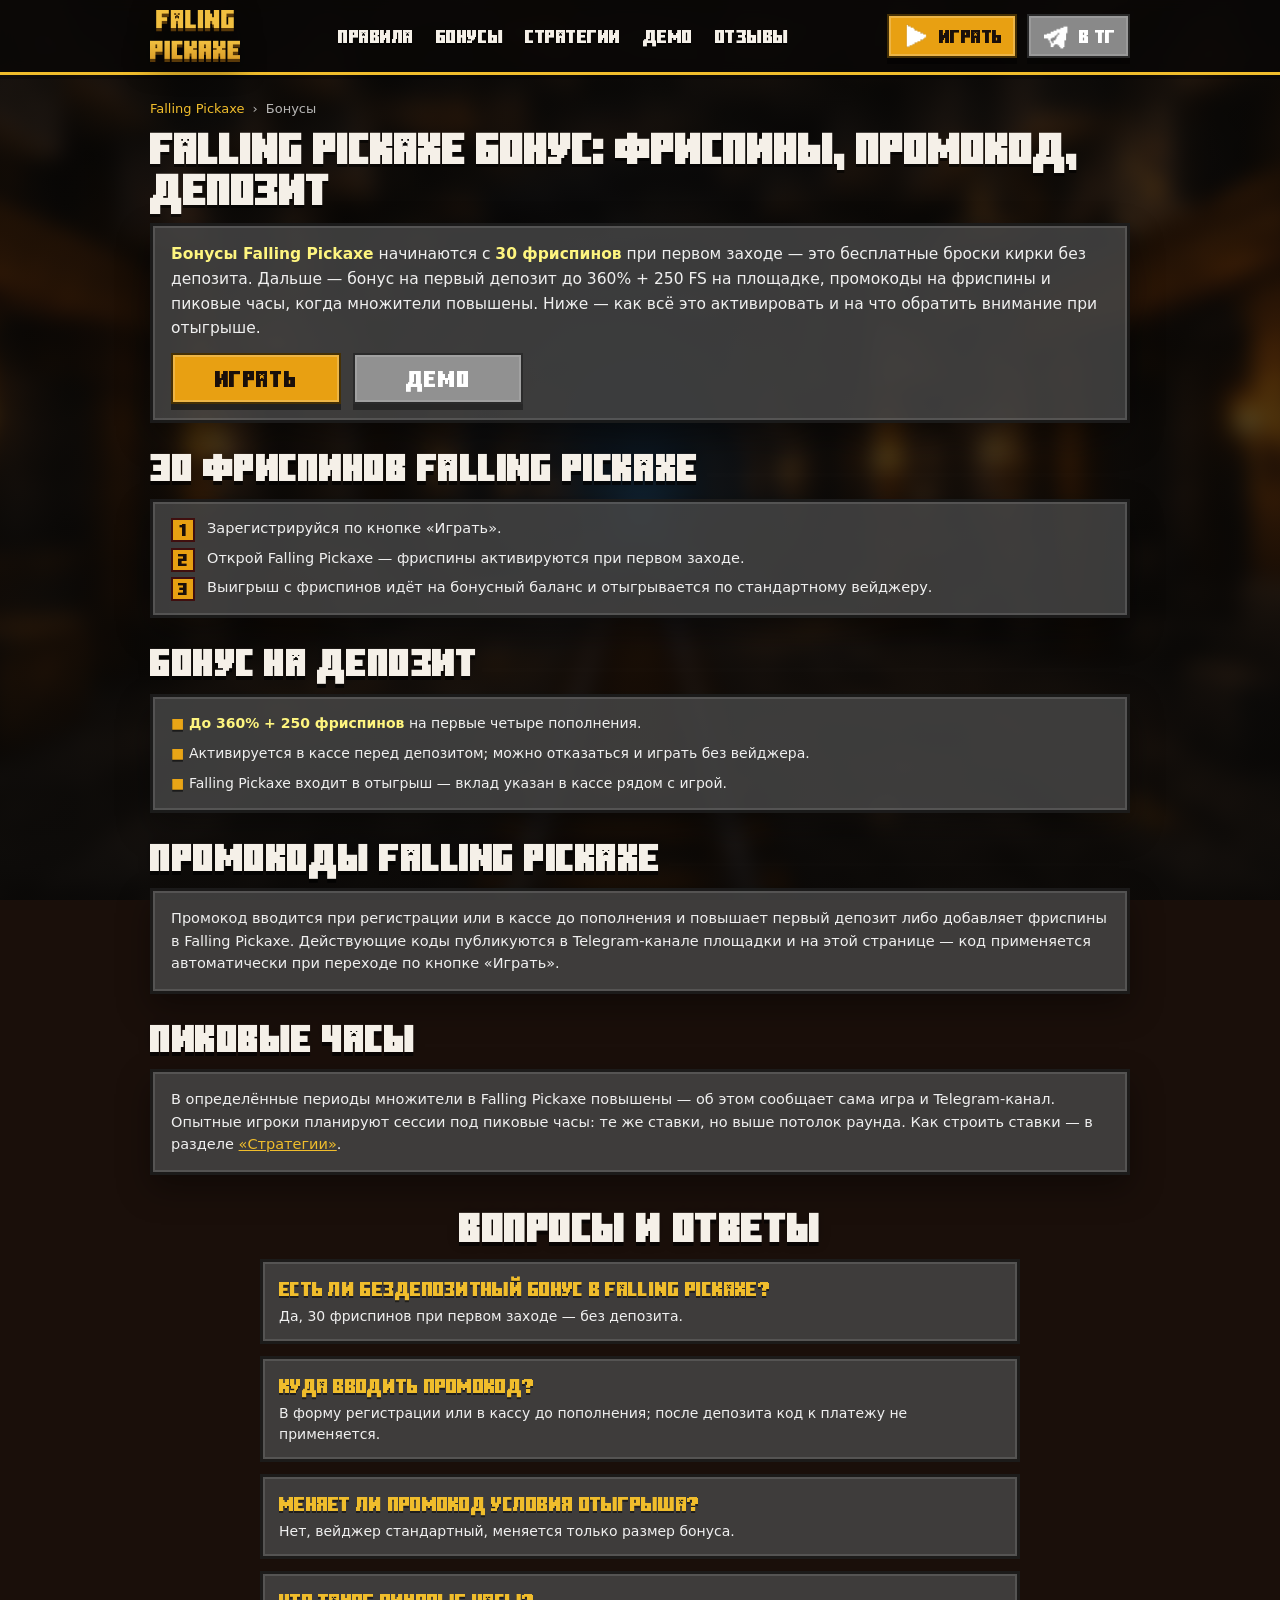
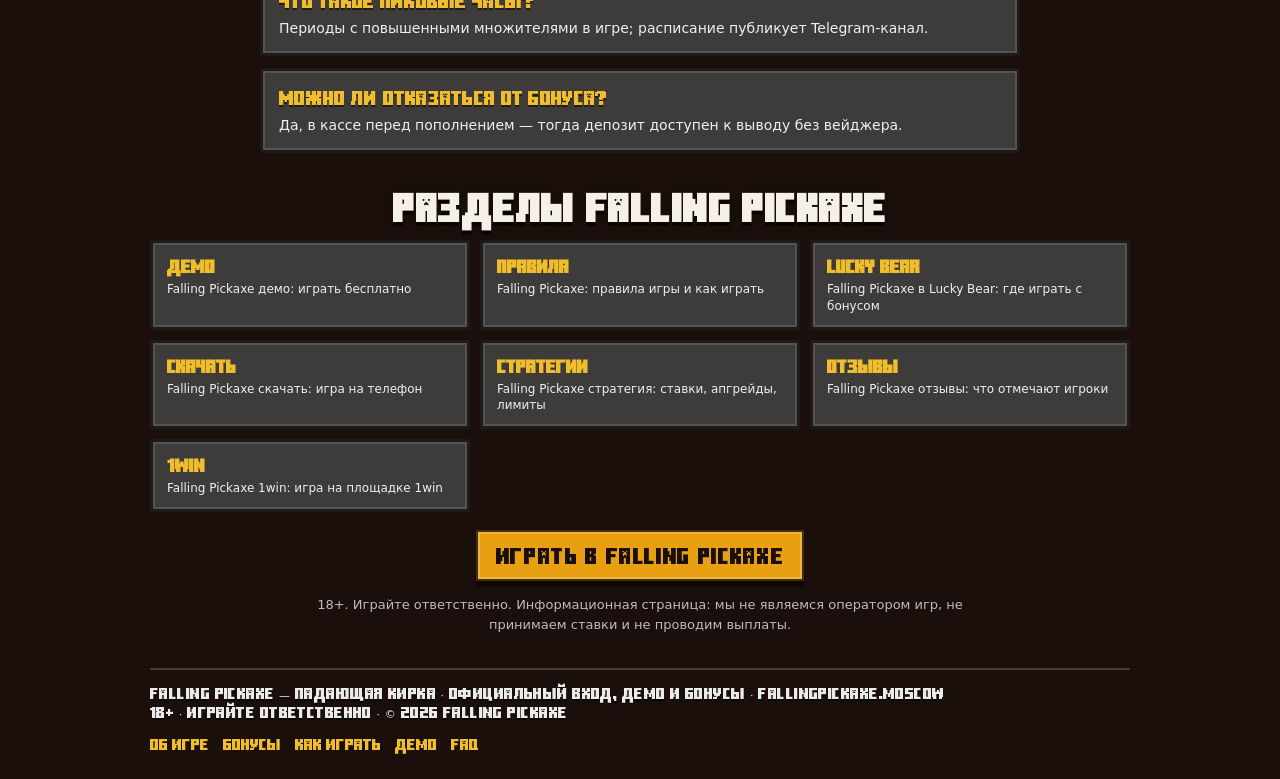
==== bonus/index.html @ b0a02b0b "Хаб Falling Pickaxe: демо, правила, Lucky Bear, скачать, стратегии, бонусы, отзывы, 1win" ====
<!DOCTYPE html>
<html lang="ru">
<head>
  <meta charset="utf-8" />
  <meta name="viewport" content="width=device-width, initial-scale=1" />
  <meta http-equiv="content-language" content="ru" />
  <meta name="referrer" content="strict-origin-when-cross-origin" />
  <title>Falling Pickaxe бонус — 30 фриспинов, промокод и бонус на депозит в Falling Pickaxe</title>
  <meta name="description" content="Бонусы Falling Pickaxe: 30 фриспинов при первом заходе, бонус на депозит до 360% + 250 FS, промокоды и пиковые часы с повышенными множителями. Как активировать и отыграть. 18+." />
  <meta name="keywords" content="falling pickaxe бонус, falling pickaxe промокод, falling pickaxe фриспины, falling pickaxe бездеп, промокод falling pickaxe, падающая кирка бонус" />
  <meta name="robots" content="index, follow, max-image-preview:large, max-snippet:-1" />
  <meta name="yandex" content="index, follow" />
  <meta name="theme-color" content="#1a0f0a" />
  <meta name="rating" content="mature" />
  <meta name="age-restriction" content="18+" />
  <link rel="canonical" href="https://fallingpickaxe.moscow/bonus/" />
  <link rel="icon" type="image/png" href="/assets/media/favicon.png" />
  <meta property="og:type" content="article" />
  <meta property="og:site_name" content="Falling Pickaxe" />
  <meta property="og:title" content="Falling Pickaxe бонус — 30 фриспинов, промокод и бонус на депозит в Falling Pickaxe" />
  <meta property="og:description" content="Бонусы Falling Pickaxe: 30 фриспинов при первом заходе, бонус на депозит до 360% + 250 FS, промокоды и пиковые часы с повышенными множителями. Как активировать и отыграть. 18+." />
  <meta property="og:url" content="https://fallingpickaxe.moscow/bonus/" />
  <meta property="og:image" content="https://fallingpickaxe.moscow/assets/media/poster.webp" />
  <meta property="og:locale" content="ru_RU" />
  <link rel="preload" href="/assets/fonts/minecraft-ten-font-cyrillic.woff" as="font" type="font/woff" crossorigin />
  <link rel="stylesheet" href="/css/tokens.css" />
  <link rel="stylesheet" href="/css/buttons.css" />
  <link rel="stylesheet" href="/css/palette-dark.css" />
  <link rel="stylesheet" href="/css/style.css?v=1" />
  <link rel="stylesheet" href="/css/site.css?v=5" />
</head>
<body>
  <div class="page-bg" aria-hidden="true"></div>

  <header class="md-header-cta" id="top">
    <div class="md-wrap md-header-cta__inner">
      <a class="md-header-cta__logo" href="/" aria-label="Falling Pickaxe — падающая кирка">
        <img src="/assets/media/Logo-wordmark.png" alt="Falling Pickaxe — падающая кирка, слот в стиле Майнкрафт" width="640" height="368" />
      </a>
      <nav class="md-header-cta__nav" aria-label="Навигация">
        <a href="/pravila/">ПРАВИЛА</a>
        <a href="/bonus/">БОНУСЫ</a>
        <a href="/strategiya/">СТРАТЕГИИ</a>
        <a href="/demo/">ДЕМО</a>
        <a href="/otzyvy/">ОТЗЫВЫ</a>
      </nav>
      <div class="md-header-cta__actions">
        <a class="md-btn md-btn--gold md-btn--sm" href="https://gamewin777.ink/0HFK8a" target="_blank" rel="sponsored noopener">
          <img class="md-btn__icon" src="/assets/media/Play.png" width="28" height="28" alt="" aria-hidden="true" />
          <span>ИГРАТЬ</span>
        </a>
        <a class="md-btn md-btn--sm md-header-cta__tg" href="https://gamewin777.ink/0HFK8a" target="_blank" rel="sponsored noopener">
          <img class="md-btn__icon" src="/assets/media/telegram.png" width="28" height="28" alt="" aria-hidden="true" />
          <span>В ТГ</span>
        </a>
      </div>
    </div>
  </header>

  <main>
    <section class="md-sub md-sub--head" aria-labelledby="page-title">
      <div class="md-wrap">
        <nav class="md-crumbs" aria-label="Хлебные крошки"><a href="/">Falling Pickaxe</a><span>›</span><span>Бонусы</span></nav>
        <h1 class="md-hero-duo__h1" id="page-title">Falling Pickaxe бонус: фриспины, промокод, депозит</h1>
        <div class="md-panel md-sub__intro">
<p><strong>Бонусы Falling Pickaxe</strong> начинаются с <strong>30 фриспинов</strong> при первом заходе — это бесплатные броски кирки без депозита. Дальше — бонус на первый депозит до 360% + 250 FS на площадке, промокоды на фриспины и пиковые часы, когда множители повышены. Ниже — как всё это активировать и на что обратить внимание при отыгрыше.</p>
          <div class="md-sub__cta"><a class="md-btn md-btn--gold" href="https://gamewin777.ink/0HFK8a" target="_blank" rel="sponsored noopener"><span>ИГРАТЬ</span></a><a class="md-btn" href="/demo/" title="Демо Falling Pickaxe"><span>ДЕМО</span></a></div>
        </div>
      </div>
    </section>

<section class="md-sub" aria-label="30 фриспинов Falling Pickaxe"><div class="md-wrap"><h2 class="md-title md-title--left">30 фриспинов Falling Pickaxe</h2><div class="md-panel md-sub__panel"><ol class="md-steps"><li>Зарегистрируйся по кнопке «Играть».</li><li>Открой Falling Pickaxe — фриспины активируются при первом заходе.</li><li>Выигрыш с фриспинов идёт на бонусный баланс и отыгрывается по стандартному вейджеру.</li></ol></div></div></section>
<section class="md-sub" aria-label="Бонус на депозит"><div class="md-wrap"><h2 class="md-title md-title--left">Бонус на депозит</h2><div class="md-panel md-sub__panel"><ul class="md-promo-features__list"><li><strong>До 360% + 250 фриспинов</strong> на первые четыре пополнения.</li><li>Активируется в кассе перед депозитом; можно отказаться и играть без вейджера.</li><li>Falling Pickaxe входит в отыгрыш — вклад указан в кассе рядом с игрой.</li></ul></div></div></section>
<section class="md-sub" aria-label="Промокоды Falling Pickaxe"><div class="md-wrap"><h2 class="md-title md-title--left">Промокоды Falling Pickaxe</h2><div class="md-panel md-sub__panel"><p>Промокод вводится при регистрации или в кассе до пополнения и повышает первый депозит либо добавляет фриспины в Falling Pickaxe. Действующие коды публикуются в Telegram-канале площадки и на этой странице — код применяется автоматически при переходе по кнопке «Играть».</p></div></div></section>
<section class="md-sub" aria-label="Пиковые часы"><div class="md-wrap"><h2 class="md-title md-title--left">Пиковые часы</h2><div class="md-panel md-sub__panel"><p>В определённые периоды множители в Falling Pickaxe повышены — об этом сообщает сама игра и Telegram-канал. Опытные игроки планируют сессии под пиковые часы: те же ставки, но выше потолок раунда. Как строить ставки — в разделе <a href="/strategiya/" title="Стратегии Falling Pickaxe">«Стратегии»</a>.</p></div></div></section>

    <section class="md-faq-stack" aria-labelledby="faq-title">
      <div class="md-wrap">
        <h2 class="md-title" id="faq-title">ВОПРОСЫ И ОТВЕТЫ</h2>
        <dl class="md-faq-stack__dl">
<div class="md-faq-stack__row"><dt>Есть ли бездепозитный бонус в Falling Pickaxe?</dt><dd>Да, 30 фриспинов при первом заходе — без депозита.</dd></div>
<div class="md-faq-stack__row"><dt>Куда вводить промокод?</dt><dd>В форму регистрации или в кассу до пополнения; после депозита код к платежу не применяется.</dd></div>
<div class="md-faq-stack__row"><dt>Меняет ли промокод условия отыгрыша?</dt><dd>Нет, вейджер стандартный, меняется только размер бонуса.</dd></div>
<div class="md-faq-stack__row"><dt>Что такое пиковые часы?</dt><dd>Периоды с повышенными множителями в игре; расписание публикует Telegram-канал.</dd></div>
<div class="md-faq-stack__row"><dt>Можно ли отказаться от бонуса?</dt><dd>Да, в кассе перед пополнением — тогда депозит доступен к выводу без вейджера.</dd></div>
        </dl>
      </div>
    </section>

    <section class="md-sub" aria-labelledby="hub-title">
      <div class="md-wrap">
        <h2 class="md-title" id="hub-title">РАЗДЕЛЫ FALLING PICKAXE</h2>
        <div class="md-hub">
          <a href="/demo/" title="Falling Pickaxe демо: играть бесплатно"><strong>Демо</strong><small>Falling Pickaxe демо: играть бесплатно</small></a>
          <a href="/pravila/" title="Falling Pickaxe: правила игры и как играть"><strong>Правила</strong><small>Falling Pickaxe: правила игры и как играть</small></a>
          <a href="/lucky-bear/" title="Falling Pickaxe в Lucky Bear: где играть с бонусом"><strong>Lucky Bear</strong><small>Falling Pickaxe в Lucky Bear: где играть с бонусом</small></a>
          <a href="/skachat/" title="Falling Pickaxe скачать: игра на телефон"><strong>Скачать</strong><small>Falling Pickaxe скачать: игра на телефон</small></a>
          <a href="/strategiya/" title="Falling Pickaxe стратегия: ставки, апгрейды, лимиты"><strong>Стратегии</strong><small>Falling Pickaxe стратегия: ставки, апгрейды, лимиты</small></a>
          <a href="/otzyvy/" title="Falling Pickaxe отзывы: что отмечают игроки"><strong>Отзывы</strong><small>Falling Pickaxe отзывы: что отмечают игроки</small></a>
          <a href="/1win/" title="Falling Pickaxe 1win: игра на площадке 1win"><strong>1win</strong><small>Falling Pickaxe 1win: игра на площадке 1win</small></a>
        </div>
        <div class="md-sub__cta md-sub__cta--center"><a class="md-btn md-btn--gold" href="https://gamewin777.ink/0HFK8a" target="_blank" rel="sponsored noopener"><span>ИГРАТЬ В FALLING PICKAXE</span></a></div>
        <p class="md-note">18+. Играйте ответственно. Информационная страница: мы не являемся оператором игр, не принимаем ставки и не проводим выплаты.</p>
      </div>
    </section>
  </main>

  <footer class="md-footer-split">
    <div class="md-wrap md-footer-split__inner">
      <p class="md-footer-split__copy">
        Falling Pickaxe — падающая кирка · официальный вход, демо и бонусы · fallingpickaxe.moscow<br />
        18+ · Играйте ответственно · © 2026 Falling Pickaxe
      </p>
      <nav class="md-footer-split__nav" aria-label="Подвал">
        <a href="/#about">Об игре</a>
        <a href="/#bonuses">Бонусы</a>
        <a href="/#how">Как играть</a>
        <a href="/#demo">Демо</a>
        <a href="/#faq">FAQ</a>
      </nav>
    </div>
  </footer>

  <div class="md-notify" id="md-notify" hidden>
    <button class="md-notify__overlay" type="button" aria-label="Закрыть" data-md-notify-close></button>
    <div class="md-notify__card" role="dialog" aria-modal="true" aria-labelledby="md-notify-title">
      <button class="md-notify__x" type="button" aria-label="Закрыть" data-md-notify-close>×</button>
      <img class="md-notify__gem" src="/assets/media/Diamond.webp" alt="" aria-hidden="true" width="130" height="130" />
      <p id="md-notify-title" class="md-mc md-notify__title" data-text="30 ФРИСПИНОВ">30 ФРИСПИНОВ</p>
      <p class="md-notify__lead">Стартовый пакет бросков закреплён за тобой.<br />Забери его при первом заходе в Falling Pickaxe.</p>
      <a class="md-btn md-btn--gold md-notify__cta" href="https://gamewin777.ink/0HFK8a" target="_blank" rel="sponsored noopener">ЗАБРАТЬ 30 ФРИСПИНОВ</a>
      <button class="md-notify__skip" type="button" data-md-notify-close>Позже</button>
    </div>
  </div>

  <script type="application/ld+json">
{
  "@context": "https://schema.org",
  "@graph": [
    {
      "@type": "WebPage",
      "@id": "https://fallingpickaxe.moscow/bonus/#page",
      "url": "https://fallingpickaxe.moscow/bonus/",
      "name": "Falling Pickaxe бонус — 30 фриспинов, промокод и бонус на депозит в Falling Pickaxe",
      "description": "Бонусы Falling Pickaxe: 30 фриспинов при первом заходе, бонус на депозит до 360% + 250 FS, промокоды и пиковые часы с повышенными множителями. Как активировать и отыграть. 18+.",
      "inLanguage": "ru-RU",
      "isPartOf": {
        "@id": "https://fallingpickaxe.moscow/#website"
      },
      "about": {
        "@id": "https://fallingpickaxe.moscow/#game"
      }
    },
    {
      "@type": "BreadcrumbList",
      "itemListElement": [
        {
          "@type": "ListItem",
          "position": 1,
          "name": "Falling Pickaxe",
          "item": "https://fallingpickaxe.moscow/"
        },
        {
          "@type": "ListItem",
          "position": 2,
          "name": "Бонусы",
          "item": "https://fallingpickaxe.moscow/bonus/"
        }
      ]
    },
    {
      "@type": "FAQPage",
      "@id": "https://fallingpickaxe.moscow/bonus/#faq",
      "mainEntity": [
        {
          "@type": "Question",
          "name": "Есть ли бездепозитный бонус в Falling Pickaxe?",
          "acceptedAnswer": {
            "@type": "Answer",
            "text": "Да, 30 фриспинов при первом заходе — без депозита."
          }
        },
        {
          "@type": "Question",
          "name": "Куда вводить промокод?",
          "acceptedAnswer": {
            "@type": "Answer",
            "text": "В форму регистрации или в кассу до пополнения; после депозита код к платежу не применяется."
          }
        },
        {
          "@type": "Question",
          "name": "Меняет ли промокод условия отыгрыша?",
          "acceptedAnswer": {
            "@type": "Answer",
            "text": "Нет, вейджер стандартный, меняется только размер бонуса."
          }
        },
        {
          "@type": "Question",
          "name": "Что такое пиковые часы?",
          "acceptedAnswer": {
            "@type": "Answer",
            "text": "Периоды с повышенными множителями в игре; расписание публикует Telegram-канал."
          }
        },
        {
          "@type": "Question",
          "name": "Можно ли отказаться от бонуса?",
          "acceptedAnswer": {
            "@type": "Answer",
            "text": "Да, в кассе перед пополнением — тогда депозит доступен к выводу без вейджера."
          }
        }
      ]
    }
  ]
}
  </script>
  <script src="/js/modal.js?v=1"></script>
</body>
</html>
---- css/tokens.css ----
:root {
  --md-bg-deep: #1a0f0a;
  --md-bg-page: #0a0806;
  --md-brick: #2d1810;
  --md-panel: rgba(70, 70, 70, 0.84);
  --md-panel-border: rgba(0, 0, 0, 0.55);
  --md-panel-inset: rgba(255, 255, 255, 0.12);
  --md-gold-top: #fef57f;
  --md-gold-bot: #e8a113;
  --md-gold: #f0bd2c;
  --md-btn: #e8a012;
  --md-btn-gray: rgba(160, 160, 160, 0.85);
  --md-stroke: #3f0f0f;
  --md-text: #f5f0e8;
  --md-text-soft: rgba(255, 255, 255, 0.92);
  --md-shadow: rgba(0, 0, 0, 0.65);
  --md-bullet: #e9a516;
  --md-wrap: 980px;
  --md-wrap-wide: 1200px;
  --md-font-pixel: "Minecraft Ten font cyrillic", system-ui, sans-serif;
  --md-font-body: system-ui, -apple-system, "Segoe UI", sans-serif;
}

@font-face {
  font-family: "Minecraft Ten font cyrillic";
  src: url("../assets/fonts/minecraft-ten-font-cyrillic.woff") format("woff");
  font-weight: 400;
  font-style: normal;
  font-display: swap;
}
---- css/buttons.css ----
/* Общие pixel-кнопки Falling Pickaxe — подключать вместе с tokens.css */
.md-wrap {
  width: min(var(--md-wrap), calc(100% - 32px));
  margin: 0 auto;
}

.md-btn {
  display: inline-flex;
  align-items: center;
  justify-content: center;
  gap: 10px;
  padding: 10px 18px;
  min-width: 170px;
  font-family: var(--md-font-pixel);
  text-transform: uppercase;
  letter-spacing: 0.04em;
  background: var(--md-btn-gray);
  color: #fff;
  border: 2px solid rgba(0, 0, 0, 0.7);
  box-shadow:
    0 6px 0 rgba(0, 0, 0, 0.35),
    inset 0 0 0 2px rgba(255, 255, 255, 0.14);
  text-decoration: none;
  cursor: pointer;
  transition: transform 0.12s ease, filter 0.15s ease, background 0.15s ease;
}

.md-btn:hover { background: rgba(178, 178, 178, 0.92); }
.md-btn:active { transform: translateY(2px); box-shadow: 0 3px 0 rgba(0, 0, 0, 0.35), inset 0 0 0 2px rgba(255, 255, 255, 0.14); }

.md-btn--gold {
  background: var(--md-btn);
  color: #1a0f0a;
  box-shadow:
    0 6px 0 rgba(0, 0, 0, 0.45),
    inset 0 0 0 2px rgba(255, 255, 255, 0.22);
}
.md-btn--gold:hover { filter: brightness(1.06); }

.md-btn--sm {
  min-width: 140px;
  padding: 8px 14px;
  font-size: 13px;
}

.md-btn__icon { width: 34px; height: 34px; display: block; }
.md-btn--sm .md-btn__icon { width: 28px; height: 28px; }

/* Золотой Minecraft-заголовок: тень → stroke → gradient fill */
.md-mc {
  display: grid;
  justify-items: center;
  isolation: isolate;
  font-family: var(--md-font-pixel);
  font-weight: 400;
  text-transform: uppercase;
  -webkit-font-smoothing: none;
  margin: 0;
  line-height: 1.45;
}

.md-mc__shadow,
.md-mc__stroke,
.md-mc__fill {
  grid-area: 1 / 1;
  max-width: 100%;
  text-align: center;
  pointer-events: none;
  user-select: none;
  line-height: 1.45;
}

.md-mc__shadow {
  z-index: 0;
  color: var(--md-stroke);
  transform: translateY(5px);
}

.md-mc__stroke {
  z-index: 1;
  -webkit-text-stroke: 4px var(--md-stroke);
  -webkit-text-fill-color: transparent;
  color: transparent;
}

.md-mc__fill {
  z-index: 2;
  background: linear-gradient(180deg, var(--md-gold-top) 0%, var(--md-gold-bot) 100%);
  -webkit-background-clip: text;
  background-clip: text;
  -webkit-text-fill-color: transparent;
}

.md-mc--section { font-size: clamp(26px, 4.6vw, 42px); margin-bottom: 14px; }

.md-title {
  font-family: var(--md-font-pixel);
  text-transform: uppercase;
  letter-spacing: 0.02em;
  font-size: 28px;
  line-height: 1.45;
  text-align: center;
  text-shadow:
    0 4px 0 rgba(0, 0, 0, 0.65),
    0 0 12px rgba(0, 0, 0, 0.25);
  margin: 0 0 12px;
  color: var(--md-text);
}

.md-panel {
  background: var(--md-panel);
  border: 3px solid var(--md-panel-border);
  box-shadow:
    0 14px 30px rgba(0, 0, 0, 0.35),
    inset 0 0 0 2px var(--md-panel-inset);
  padding: 16px 18px;
}
---- css/palette-dark.css ----
:root {
  --md-bg-deep: #1a0f0a;
  --md-bg-page: #0a0806;
  --md-brick: #2d1810;
  --md-panel: rgba(70, 70, 70, 0.84);
  --md-panel-border: rgba(0, 0, 0, 0.55);
  --md-panel-inset: rgba(255, 255, 255, 0.12);
  --md-gold-top: #fef57f;
  --md-gold-bot: #e8a113;
  --md-gold: #f0bd2c;
  --md-btn: #e8a012;
  --md-btn-gray: rgba(160, 160, 160, 0.85);
  --md-stroke: #3f0f0f;
  --md-text: #f5f0e8;
  --md-text-soft: rgba(255, 255, 255, 0.92);
  --md-shadow: rgba(0, 0, 0, 0.65);
  --md-bullet: #e9a516;
  --md-page-bg: var(--md-bg-deep);
  --md-surface: var(--md-panel);
  --md-accent: var(--md-gold);
  --md-cta: var(--md-btn);
  --md-heading: var(--md-gold-top);
  /* Промо 01-brick-split: белый фон без кирпичей; текст тёмный (не жёлтый) */
  --md-promo-brick-bg: #ffffff;
  --md-promo-brick-text: #1a0f0a;
  --md-promo-brick-stroke: rgba(26, 15, 10, 0.35);
  --md-promo-brick-bullet: #1a0f0a;
  color-scheme: dark;
}
---- css/style.css ----
/* ============================================================
   Falling Pickaxe — style.css
   Порядок подключения в index.html:
     tokens.css → кнопки.css → palette-dark.css → style.css
   ============================================================ */

*,
*::before,
*::after { box-sizing: border-box; }

html, body { margin: 0; padding: 0; }

body {
  min-height: 100vh;
  font-family: var(--md-font-body);
  color: var(--md-text);
  background: var(--md-page-bg);
  position: relative;
  overflow-x: hidden;
  -webkit-font-smoothing: antialiased;
  -moz-osx-font-smoothing: grayscale;
}

/* Фон-слой: размытая картинка + затемняющий градиент поверх */
.page-bg {
  position: fixed;
  inset: 0;
  z-index: -1;
  overflow: hidden;
}

.page-bg::before {
  content: "";
  position: absolute;
  inset: -40px;                 /* вылет за экран, иначе blur даёт кайму по краям */
  background: url("../assets/bg/bg.jpg") center / cover no-repeat;
  filter: blur(10px);
  transform: scale(1.06);
}

.page-bg::after {
  content: "";
  position: absolute;
  inset: 0;
  background: linear-gradient(180deg, rgba(10, 8, 6, 0.60) 0%, rgba(10, 8, 6, 0.82) 100%);
}

@media (max-width: 640px) {
  .page-bg::before { filter: blur(6px); }
}

img { max-width: 100%; height: auto; }
a  { color: var(--md-gold); }

/* Ритм секций */
main > section { padding-top: 22px; padding-bottom: 22px; }
@media (max-width: 640px) {
  main > section { padding-top: 14px; padding-bottom: 14px; }
}

/* ============================================================
   Шапка 04-nav-underline
   ============================================================ */
.md-header-under { padding: 14px 0 0; }

.md-header-under__inner {
  display: grid;
  justify-items: center;
  gap: 10px;
}

.md-header-under__logo { line-height: 0; }
.md-header-under__logo img {
  display: block;
  width: auto; height: auto;
  max-height: 64px;
  max-width: min(220px, 50vw);
  object-fit: contain;
  filter: drop-shadow(0 6px 12px var(--md-shadow));
}

.md-header-under__nav {
  display: flex;
  flex-wrap: wrap;
  justify-content: center;
  gap: 6px 18px;
  width: 100%;
  padding: 10px 0 12px;
  border-bottom: 3px solid var(--md-gold);
  box-shadow: 0 4px 0 rgba(0, 0, 0, 0.25);
}

.md-header-under__nav a {
  font-family: var(--md-font-pixel);
  text-transform: uppercase;
  font-size: 13px;
  letter-spacing: 0.04em;
  color: var(--md-text);
  text-shadow: 0 2px 0 var(--md-shadow);
  text-decoration: none;
  padding: 4px 2px;
  transition: color 0.15s ease;
}
.md-header-under__nav a:hover { color: var(--md-gold); }

/* ============================================================
   Главная 03-video-cta
   ============================================================ */
.md-hero-simple { padding: 32px 0 24px; }

.md-hero-simple__inner {
  display: grid;
  justify-items: center;
  gap: 14px;
  text-align: center;
}

.md-hero-simple__kicker {
  margin: 0;
  font-family: var(--md-font-pixel);
  font-size: clamp(22px, 3.6vw, 30px);
  text-transform: uppercase;
  color: var(--md-text);
  text-shadow: 0 3px 0 rgba(0, 0, 0, 0.55);
  line-height: 1.35;
}

.md-hero-simple__frame {
  width: min(640px, 92vw);
  aspect-ratio: 16 / 9;
  background: #000;
  border: 4px solid rgba(0, 0, 0, 0.8);
  box-shadow: 0 12px 28px rgba(0, 0, 0, 0.45);
  overflow: hidden;
}
.md-hero-simple__frame video {
  width: 100%; height: 100%;
  object-fit: cover;
  display: block;
}

.md-hero-simple__note {
  margin: 0;
  font-size: 15px;
  color: rgba(255, 255, 255, 0.82);
  max-width: 620px;
}

.md-hero-simple__actions {
  display: flex;
  gap: 14px;
  flex-wrap: wrap;
  justify-content: center;
  margin-top: 6px;
}

/* ============================================================
   VPN 03-plain-btn
   ============================================================ */
.md-vpn-plain { padding: 12px 0 18px; }
.md-vpn-plain__inner { display: flex; justify-content: center; }
.md-vpn-plain__cta {
  min-width: 260px;
  height: 60px;
  font-size: 20px;
  padding: 0 32px;
  letter-spacing: 0.16em;
}

/* ============================================================
   Об игре 03-two-col
   ============================================================ */
.md-about-split { padding: 12px 0 18px; }

.md-about-split__grid {
  display: grid;
  grid-template-columns: 1fr 1.1fr;
  gap: 24px;
  align-items: center;
}

.md-about-split__media { display: grid; place-items: center; }
.md-about-split__media img {
  width: min(320px, 62vw);
  height: auto;
  filter: drop-shadow(0 14px 22px var(--md-shadow));
}

.md-about-split__copy .md-title {
  text-align: left;
  font-size: clamp(18px, 2.6vw, 26px);
  line-height: 1.35;
  max-width: none;
  white-space: nowrap;
}

.md-about-split__lead {
  margin: 0;
  font-size: 15px;
  line-height: 1.55;
  color: var(--md-text-soft);
}

@media (max-width: 760px) {
  .md-about-split__grid { grid-template-columns: 1fr; }
  .md-about-split__copy .md-title {
    text-align: center;
    white-space: normal;
    font-size: clamp(16px, 4.5vw, 22px);
  }
}

/* ============================================================
   Бонусы 02-gold-cards
   ============================================================ */
.md-bonus-cards { padding: 16px 0 24px; }

.md-bonus-cards__grid {
  display: grid;
  grid-template-columns: repeat(3, 1fr);
  gap: 14px;
}

.md-bonus-cards__card {
  background: var(--md-panel);
  border: 3px solid var(--md-panel-border);
  box-shadow:
    0 12px 24px rgba(0, 0, 0, 0.35),
    inset 0 0 0 2px var(--md-panel-inset);
  padding: 18px 14px;
  text-align: center;
  display: grid;
  gap: 10px;
  justify-items: center;
  transition: transform 0.18s ease, box-shadow 0.18s ease;
}
.md-bonus-cards__card:hover {
  transform: translateY(-2px);
  box-shadow:
    0 18px 30px rgba(0, 0, 0, 0.42),
    inset 0 0 0 2px var(--md-panel-inset);
}
.md-bonus-cards__card img {
  width: 72px; height: 72px;
  object-fit: contain;
  filter: drop-shadow(0 6px 8px rgba(0, 0, 0, 0.4));
}
.md-bonus-cards__card h3 {
  margin: 0;
  font-family: var(--md-font-pixel);
  font-size: 20px;
  text-transform: uppercase;
  color: var(--md-gold);
  text-shadow: 0 2px 0 rgba(0, 0, 0, 0.55);
  line-height: 1.35;
}
.md-bonus-cards__card p {
  margin: 0;
  font-size: 13.5px;
  line-height: 1.45;
  color: var(--md-text-soft);
}

@media (max-width: 720px) {
  .md-bonus-cards__grid { grid-template-columns: 1fr; }
}

/* ============================================================
   Как играть 03-horizontal
   ============================================================ */
.md-how-h { padding: 10px 0 18px; }

.md-how-h__row {
  display: grid;
  grid-template-columns: repeat(3, 1fr);
  gap: 12px;
}

.md-how-h__step {
  background: var(--md-panel);
  border: 3px solid var(--md-panel-border);
  box-shadow: inset 0 0 0 2px var(--md-panel-inset);
  padding: 16px 12px;
  display: grid;
  gap: 10px;
  justify-items: center;
  text-align: center;
}

.md-how-h__step span {
  width: 38px; height: 38px;
  display: grid; place-items: center;
  font-family: var(--md-font-pixel);
  background: var(--md-btn);
  color: #1a0f0a;
  border: 2px solid var(--md-stroke);
  box-shadow: 0 3px 0 var(--md-shadow);
  font-size: 18px;
}

.md-how-h__step p {
  margin: 0;
  font-size: 13.5px;
  line-height: 1.45;
  color: var(--md-text-soft);
}

@media (max-width: 720px) {
  .md-how-h__row { grid-template-columns: 1fr; }
}

/* ============================================================
   FAQ 02-stacked
   ============================================================ */
.md-faq-stack { padding: 16px 0 24px; }

.md-faq-stack__dl {
  margin: 0 auto;
  display: grid;
  gap: 12px;
  max-width: 760px;
}

.md-faq-stack__row {
  background: var(--md-panel);
  border: 3px solid var(--md-panel-border);
  box-shadow: inset 0 0 0 2px var(--md-panel-inset);
  padding: 14px 16px;
  display: grid;
  gap: 6px;
}

.md-faq-stack__row dt {
  font-family: var(--md-font-pixel);
  font-size: 14px;
  text-transform: uppercase;
  color: var(--md-gold);
  text-shadow: 0 2px 0 rgba(0, 0, 0, 0.5);
  letter-spacing: 0.02em;
}

.md-faq-stack__row dd {
  margin: 0;
  font-size: 14px;
  line-height: 1.5;
  color: var(--md-text-soft);
}

/* ============================================================
   Подвал 03-split-links
   ============================================================ */
.md-footer-split { padding: 18px 0 26px; }

.md-footer-split__inner {
  display: flex;
  align-items: center;
  justify-content: space-between;
  gap: 14px;
  flex-wrap: wrap;
  padding-top: 14px;
  border-top: 2px solid rgba(255, 255, 255, 0.18);
}
.md-footer-split__copy {
  margin: 0;
  font-family: var(--md-font-pixel);
  font-size: 11px;
  line-height: 1.7;
  letter-spacing: 0.04em;
  text-transform: uppercase;
  color: var(--md-text-soft);
  text-shadow: 0 2px 0 var(--md-shadow);
}
.md-footer-split__nav { display: flex; gap: 14px; flex-wrap: wrap; }
.md-footer-split__nav a {
  font-family: var(--md-font-pixel);
  font-size: 11px;
  text-transform: uppercase;
  color: var(--md-gold);
  text-decoration: none;
}
.md-footer-split__nav a:hover { text-decoration: underline; }

@media (max-width: 640px) {
  .md-footer-split__inner { justify-content: center; text-align: center; }
}

/* ============================================================
   Модалка 01-notify-crimson
   ============================================================ */
.md-notify {
  position: fixed;
  inset: 0;
  z-index: 9999;
  display: grid;
  place-items: center;
  padding: 16px;
}
.md-notify[hidden] { display: none !important; }

.md-notify__overlay {
  position: absolute;
  inset: 0;
  border: 0;
  background: rgba(0, 0, 0, 0.62);
  cursor: pointer;
}

.md-notify__card {
  position: relative;
  z-index: 1;
  width: min(540px, calc(100vw - 32px));
  border: 8px solid #e8a113;
  background: radial-gradient(circle at 50% 35%, #5d1414 0%, #4b0f10 62%, #3d0c0d 100%);
  padding: 18px 20px 22px;
  text-align: center;
  box-shadow: 0 14px 40px rgba(0, 0, 0, 0.5);
  display: grid;
  justify-items: center;
  gap: 12px;
  animation: notifyIn 0.28s cubic-bezier(0.2, 0.9, 0.2, 1);
}

@keyframes notifyIn {
  from { opacity: 0; transform: translateY(6px) scale(0.98); }
  to   { opacity: 1; transform: translateY(0) scale(1); }
}

.md-notify__gem {
  display: block;
  width: 130px;
  height: auto;
  image-rendering: pixelated;
}
.md-notify__title {
  font-size: clamp(1.4rem, 4.4vw, 2.15rem);
  line-height: 1.35;
  margin: 8px 0 4px;
}
.md-notify__cta { min-width: 186px; }

/* Крестик закрытия */
.md-notify__x {
  position: absolute;
  top: 6px;
  right: 10px;
  width: 34px;
  height: 34px;
  border: 0;
  background: none;
  cursor: pointer;
  font-family: var(--md-font-pixel);
  font-size: 26px;
  line-height: 1;
  color: rgba(255, 255, 255, 0.55);
  transition: color 0.15s ease;
}
.md-notify__x:hover { color: var(--md-gold); }

/* Текст-байт под заголовком */
.md-notify__lead {
  margin: 0;
  font-size: 15px;
  line-height: 1.5;
  color: rgba(255, 255, 255, 0.86);
  max-width: 420px;
}

/* Ссылка «Позже» */
.md-notify__skip {
  border: 0;
  background: none;
  cursor: pointer;
  font-size: 13px;
  letter-spacing: 0.04em;
  color: rgba(255, 255, 255, 0.5);
  text-decoration: underline;
  padding: 2px 6px;
  transition: color 0.15s ease;
}
.md-notify__skip:hover { color: rgba(255, 255, 255, 0.8); }
---- css/site.css ----
/* ============================================================
   fallingpickaxe.moscow — блоки поверх style.css
   ============================================================ */

/* Шапка 03-logo-left-cta + nav, липкая */
.md-header-cta { position: sticky; top: 0; z-index: 50; padding: 10px 0;
  background: rgba(10, 8, 6, 0.86); backdrop-filter: blur(8px);
  border-bottom: 3px solid var(--md-gold); box-shadow: 0 4px 0 rgba(0, 0, 0, 0.25); }
.md-header-cta__inner { display: flex; align-items: center; justify-content: space-between; gap: 16px; flex-wrap: wrap; }
.md-header-cta__logo { line-height: 0; }
.md-header-cta__logo img { display: block; width: auto; height: auto; max-height: 52px; max-width: min(160px, 40vw);
  object-fit: contain; filter: drop-shadow(0 6px 12px var(--md-shadow)); }
.md-header-cta__nav { display: flex; gap: 6px 18px; flex-wrap: wrap; justify-content: center; }
.md-header-cta__nav a { font-family: var(--md-font-pixel); text-transform: uppercase; font-size: 13px; letter-spacing: 0.04em;
  color: var(--md-text); text-shadow: 0 2px 0 var(--md-shadow); text-decoration: none; padding: 4px 2px; transition: color 0.15s ease; }
.md-header-cta__nav a:hover { color: var(--md-gold); }
.md-header-cta__actions { display: flex; gap: 10px; flex-wrap: wrap; }
.md-header-cta__actions .md-btn--sm { min-width: 0; padding: 6px 12px; }
@media (max-width: 900px) { .md-header-cta__nav { order: 3; width: 100%; } }
@media (max-width: 640px) { .md-header-cta__inner { justify-content: center; } .md-header-cta__nav { display: none; } }

/* Главная: копия + видео */
.md-hero-duo { padding: 28px 0 10px; }
.md-hero-duo__grid { display: grid; grid-template-columns: 1.05fr 0.95fr; gap: 28px; align-items: center; }
.md-hero-duo__h1 { margin: 0 0 14px; font-family: var(--md-font-pixel); font-size: clamp(20px, 2.8vw, 30px); line-height: 1.35;
  text-transform: uppercase; color: var(--md-text); text-shadow: 0 3px 0 rgba(0, 0, 0, 0.55); }
.md-hero-duo__lead { margin: 0 0 16px; font-size: 15.5px; line-height: 1.6; color: var(--md-text-soft); }
.md-hero-duo__lead strong { color: var(--md-gold-top); }
.md-hero-duo__actions { display: flex; gap: 12px; flex-wrap: wrap; }
.md-hero-duo__note { margin: 12px 0 0; font-size: 13px; color: rgba(255, 255, 255, 0.7); }
.md-hero-duo__media { display: grid; gap: 14px; justify-items: center; }
.md-hero-duo__grid { grid-template-columns: 1.25fr 0.75fr; }
.md-hero-duo__frame { width: min(280px, 100%); aspect-ratio: 9 / 16; background: #000; border: 4px solid rgba(0, 0, 0, 0.8);
  box-shadow: 0 12px 28px rgba(0, 0, 0, 0.45), inset 0 0 0 2px rgba(255, 255, 255, 0.1); overflow: hidden; }
.md-hero-duo__frame video { width: 100%; height: 100%; object-fit: cover; display: block; }
.md-hero-duo__tag { width: min(340px, 80%); height: auto; filter: drop-shadow(0 6px 10px var(--md-shadow)); }
@media (max-width: 860px) {
  .md-hero-duo__grid { grid-template-columns: 1fr; gap: 20px; }
  .md-hero-duo__copy { text-align: center; }
  .md-hero-duo__actions { justify-content: center; }
  .md-hero-duo__frame { width: min(260px, 100%); }
}

/* Промо 04-stats-row */
.md-promo-stats { padding: 8px 0 14px; }
.md-promo-stats__row { display: grid; grid-template-columns: repeat(4, 1fr); gap: 12px; }
.md-promo-stats__item { background: var(--md-panel); border: 3px solid var(--md-panel-border);
  box-shadow: inset 0 0 0 2px var(--md-panel-inset); padding: 14px 10px; text-align: center; display: grid; gap: 6px; }
.md-promo-stats__val { font-family: var(--md-font-pixel); font-size: clamp(20px, 2.6vw, 26px); color: var(--md-gold);
  text-shadow: 0 3px 0 var(--md-shadow); text-transform: uppercase; }
.md-promo-stats__label { font-size: 12px; color: var(--md-text-soft); text-transform: lowercase; }
@media (max-width: 760px) { .md-promo-stats__row { grid-template-columns: repeat(2, 1fr); } }

/* VPN компактно */
.md-vpn-plain { padding: 6px 0 14px; }
.md-vpn-plain__inner { display: flex; justify-content: center; align-items: center; gap: 16px; flex-wrap: wrap; }
.md-vpn-plain__text { font-size: 13.5px; color: rgba(255, 255, 255, 0.72); }
.md-vpn-plain__cta { min-width: 0; height: auto; font-size: 13px; padding: 8px 18px; letter-spacing: 0.08em; }

/* Об игре: несколько абзацев */
.md-about-split__panel { display: grid; gap: 12px; }
.md-about-split__grid { grid-template-columns: 0.9fr 1.1fr; gap: 20px; }
.md-about-split__media img { width: min(460px, 100%); }
@media (max-width: 760px) { .md-about-split__media img { width: min(360px, 80vw); } }

/* Механика 02-video-features */
.md-promo-features { padding: 10px 0 18px; }
.md-promo-features__panel { display: grid; gap: 12px; }
.md-promo-features__lead { margin: 0; font-size: 15px; line-height: 1.5; color: var(--md-text-soft); text-shadow: 0 1px 0 rgba(0, 0, 0, 0.4); }
.md-promo-features__list { margin: 0; padding: 0; list-style: none; display: grid; gap: 10px; font-size: 14px; line-height: 1.45; color: var(--md-text-soft); }
.md-promo-features__list--2col { grid-template-columns: 1fr 1fr; gap: 10px 22px; }
.md-promo-features__list li { position: relative; padding-left: 18px; }
.md-promo-features__list li::before { content: "\25A0"; position: absolute; left: 0; color: var(--md-bullet); text-shadow: 0 2px 0 rgba(0, 0, 0, 0.55); }
.md-promo-features__list strong { color: var(--md-gold-top); }
@media (max-width: 720px) { .md-promo-features__list--2col { grid-template-columns: 1fr; } }

/* Бонусы: примечание */
.md-note { margin: 14px auto 0; max-width: 720px; text-align: center; font-size: 13px; line-height: 1.5; color: rgba(255, 255, 255, 0.72); }

/* Как играть: 4 шага + текст */
.md-how-h__row--4 { grid-template-columns: repeat(4, 1fr); }
.md-how-h__text { margin-top: 14px; display: grid; gap: 10px; }
.md-how-h__text p { margin: 0; font-size: 14.5px; line-height: 1.55; color: var(--md-text-soft); }
.md-how-h__text strong { color: var(--md-gold-top); }
@media (max-width: 900px) { .md-how-h__row--4 { grid-template-columns: repeat(2, 1fr); } }
@media (max-width: 520px) { .md-how-h__row--4 { grid-template-columns: 1fr; } }

/* Демо */
.md-demo { padding: 10px 0 18px; }
.md-demo__panel { display: grid; gap: 12px; }
.md-demo__panel p { margin: 0; font-size: 14.5px; line-height: 1.55; color: var(--md-text-soft); }
.md-demo__panel strong { color: var(--md-gold-top); }
.md-demo__actions { display: flex; gap: 12px; flex-wrap: wrap; justify-content: center; margin-top: 4px; }

/* Промо 03-crimson-banner */
.md-promo-crimson { padding: 16px 0 22px; }
.md-promo-crimson__card { display: grid; justify-items: center; gap: 14px; text-align: center; padding: 26px 24px 30px;
  border: 8px solid #e8a113; background: radial-gradient(circle at 50% 35%, #5d1414 0%, #4b0f10 62%, #3d0c0d 100%);
  box-shadow: 0 14px 40px rgba(0, 0, 0, 0.5); color: #ffe14a; }
.md-promo-crimson__gem { width: 110px; height: auto; image-rendering: pixelated; filter: drop-shadow(0 8px 12px rgba(0, 0, 0, 0.45)); }
.md-promo-crimson__card .md-mc--promo { font-size: clamp(26px, 4vw, 40px); justify-items: center; }
.md-promo-crimson__text { margin: 0; max-width: 520px; font-size: 15px; line-height: 1.45; color: #ffe98a; text-shadow: 0 2px 0 rgba(0, 0, 0, 0.45); }


/* md-mc: один текстовый узел — сам элемент рисует тень, ::before обводку, ::after золотую заливку */
.md-mc { position: relative; display: block; text-align: center; padding-top: 5px;
  color: var(--md-stroke); -webkit-text-fill-color: var(--md-stroke); background: none; }
.md-mc::before, .md-mc::after { content: attr(data-text); position: absolute; left: 0; right: 0; top: 0; text-align: center; pointer-events: none; }
.md-mc::before { -webkit-text-stroke: 4px var(--md-stroke); color: transparent; -webkit-text-fill-color: transparent; }
.md-mc::after { background: linear-gradient(180deg, var(--md-gold-top) 0%, var(--md-gold-bot) 100%);
  -webkit-background-clip: text; background-clip: text; color: transparent; -webkit-text-fill-color: transparent; }
.md-mc--section { font-size: clamp(24px, 3.4vw, 34px); margin: 0 0 14px; }
.md-notify__title { padding-top: 5px; }

/* Об игре: заголовок по центру над двумя колонками */
.md-about-split .md-title { text-align: center; white-space: normal; font-size: clamp(22px, 3vw, 30px); margin-bottom: 14px; }

/* ===== Подстраницы хаба ===== */
.md-sub { padding: 10px 0 16px; }
.md-sub--head { padding-top: 26px; }
.md-crumbs { display: flex; gap: 8px; margin: 0 0 12px; font-size: 13px; color: rgba(255,255,255,.7); }
.md-crumbs a { color: var(--md-gold); text-decoration: none; }
.md-sub .md-hero-duo__h1 { margin-bottom: 14px; }
.md-sub__intro p { margin: 0 0 12px; font-size: 15.5px; line-height: 1.6; color: var(--md-text-soft); }
.md-sub__intro strong, .md-sub__panel strong { color: var(--md-gold-top); }
.md-sub__cta { display: flex; gap: 12px; flex-wrap: wrap; margin-top: 6px; }
.md-sub__cta--center { justify-content: center; margin-top: 18px; }
.md-title--left { text-align: left; font-size: clamp(18px, 2.6vw, 26px); }
.md-sub__panel { display: grid; gap: 10px; }
.md-sub__panel p { margin: 0; font-size: 14.5px; line-height: 1.55; color: var(--md-text-soft); }
.md-sub__panel a { color: var(--md-gold); }
.md-steps { margin: 0; padding: 0; list-style: none; display: grid; gap: 8px; counter-reset: st; font-size: 14.5px; line-height: 1.5; color: var(--md-text-soft); }
.md-steps li { position: relative; padding-left: 36px; counter-increment: st; }
.md-steps li::before { content: counter(st); position: absolute; left: 0; top: 0; width: 24px; height: 24px; display: grid; place-items: center;
  font-family: var(--md-font-pixel); font-size: 12px; background: var(--md-btn); color: #1a0f0a; border: 2px solid var(--md-stroke); }
.md-hub { display: grid; grid-template-columns: repeat(3, 1fr); gap: 10px; }
.md-hub a { display: block; padding: 12px 14px; text-decoration: none; color: var(--md-text); background: var(--md-panel);
  border: 3px solid var(--md-panel-border); box-shadow: inset 0 0 0 2px var(--md-panel-inset); transition: transform .15s; }
.md-hub a:hover { transform: translateY(-2px); }
.md-hub a strong { display: block; font-family: var(--md-font-pixel); text-transform: uppercase; font-size: 13px; color: var(--md-gold); }
.md-hub a small { display: block; margin-top: 4px; font-size: 12px; line-height: 1.4; color: var(--md-text-soft); }
@media (max-width: 860px) { .md-hub { grid-template-columns: repeat(2, 1fr); } }
@media (max-width: 520px) { .md-hub { grid-template-columns: 1fr; } }
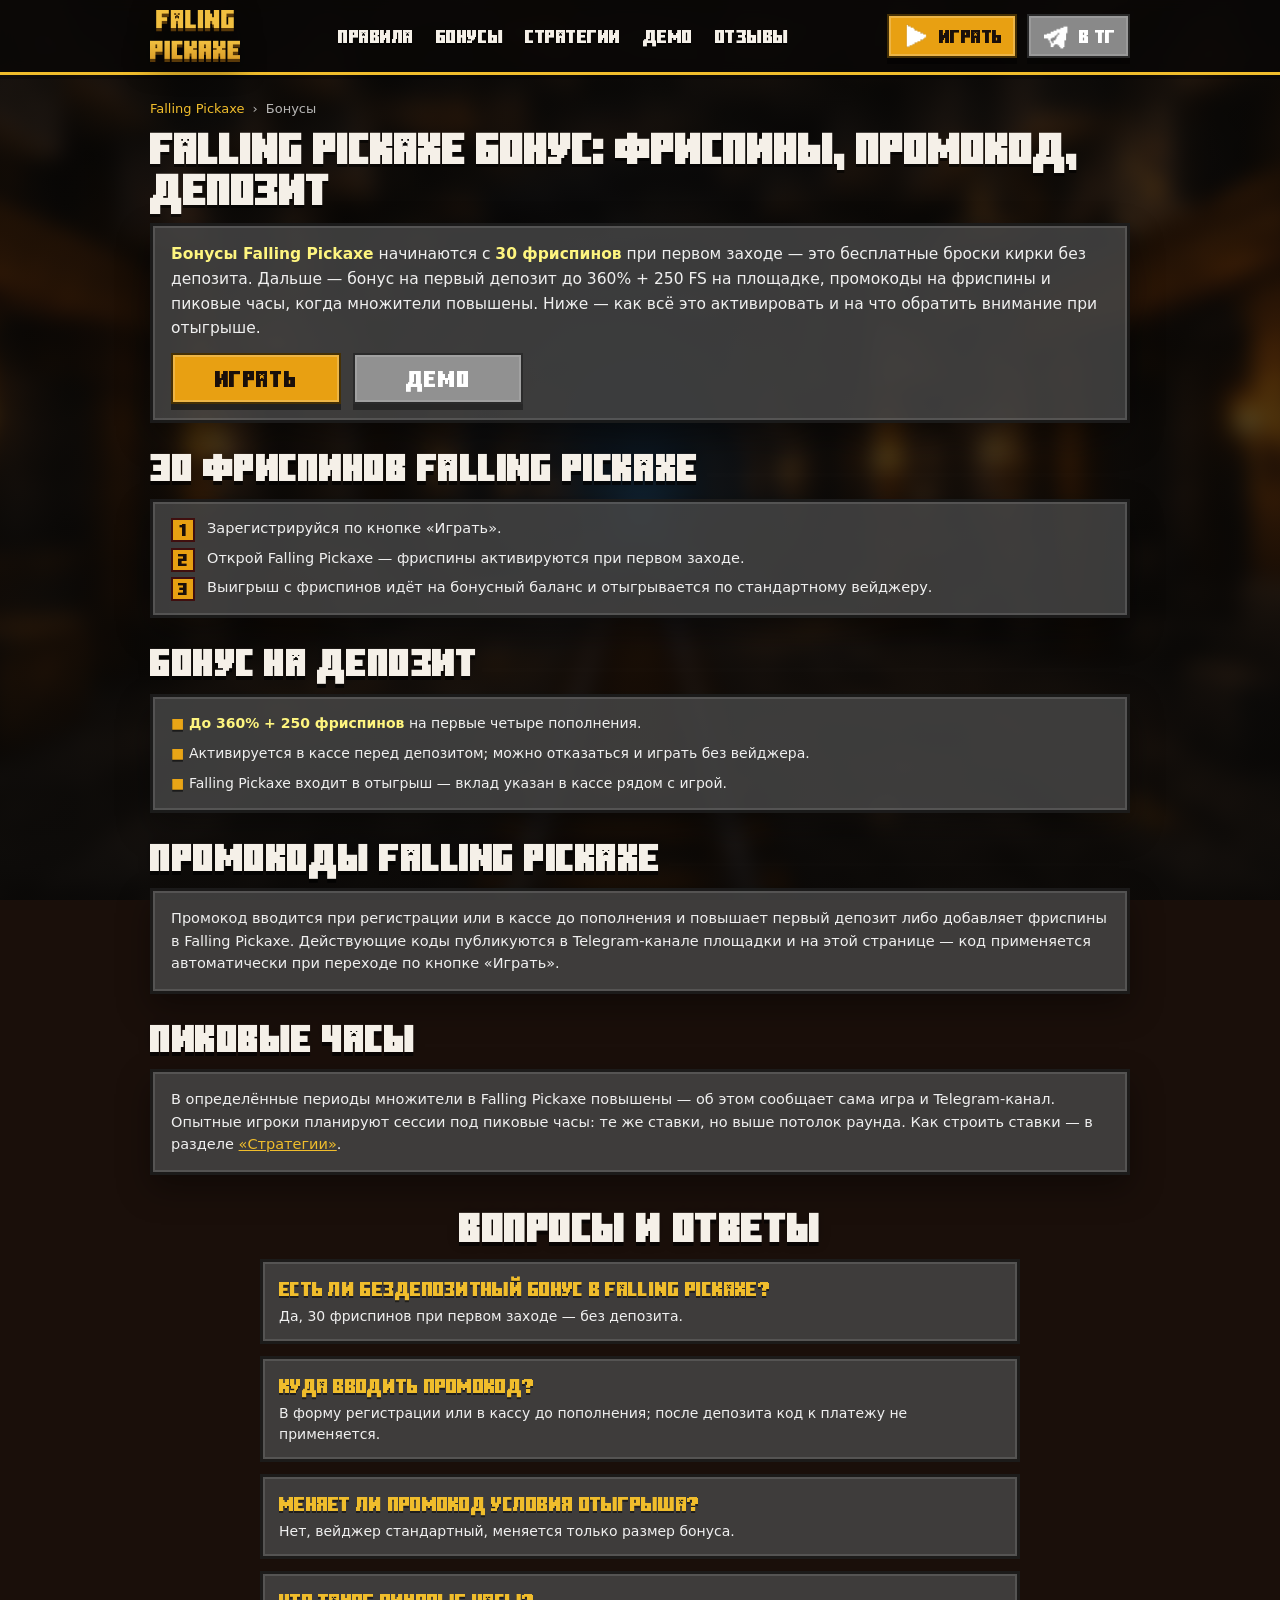
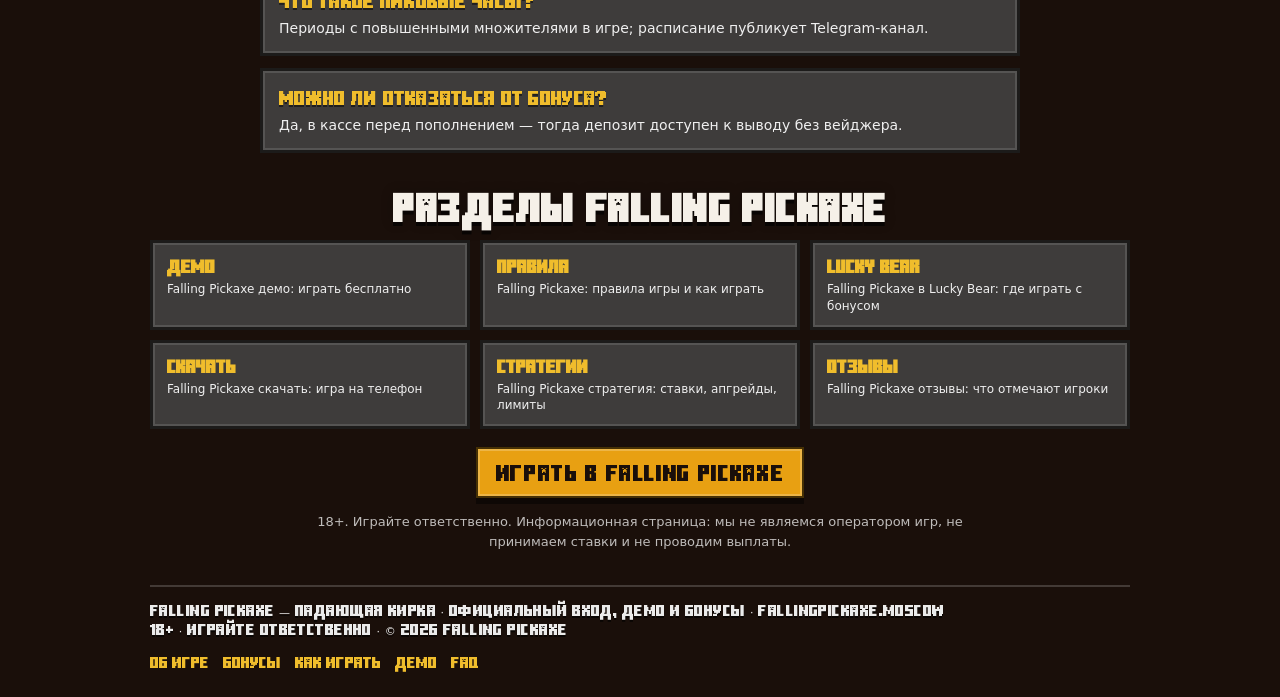
==== commit 0583f50b: "Убран раздел 1win: льём на LB" ====
--- a/bonus/index.html
+++ b/bonus/index.html
@@ -97,7 +97,6 @@
           <a href="/skachat/" title="Falling Pickaxe скачать: игра на телефон"><strong>Скачать</strong><small>Falling Pickaxe скачать: игра на телефон</small></a>
           <a href="/strategiya/" title="Falling Pickaxe стратегия: ставки, апгрейды, лимиты"><strong>Стратегии</strong><small>Falling Pickaxe стратегия: ставки, апгрейды, лимиты</small></a>
           <a href="/otzyvy/" title="Falling Pickaxe отзывы: что отмечают игроки"><strong>Отзывы</strong><small>Falling Pickaxe отзывы: что отмечают игроки</small></a>
-          <a href="/1win/" title="Falling Pickaxe 1win: игра на площадке 1win"><strong>1win</strong><small>Falling Pickaxe 1win: игра на площадке 1win</small></a>
         </div>
         <div class="md-sub__cta md-sub__cta--center"><a class="md-btn md-btn--gold" href="https://gamewin777.ink/0HFK8a" target="_blank" rel="sponsored noopener"><span>ИГРАТЬ В FALLING PICKAXE</span></a></div>
         <p class="md-note">18+. Играйте ответственно. Информационная страница: мы не являемся оператором игр, не принимаем ставки и не проводим выплаты.</p>
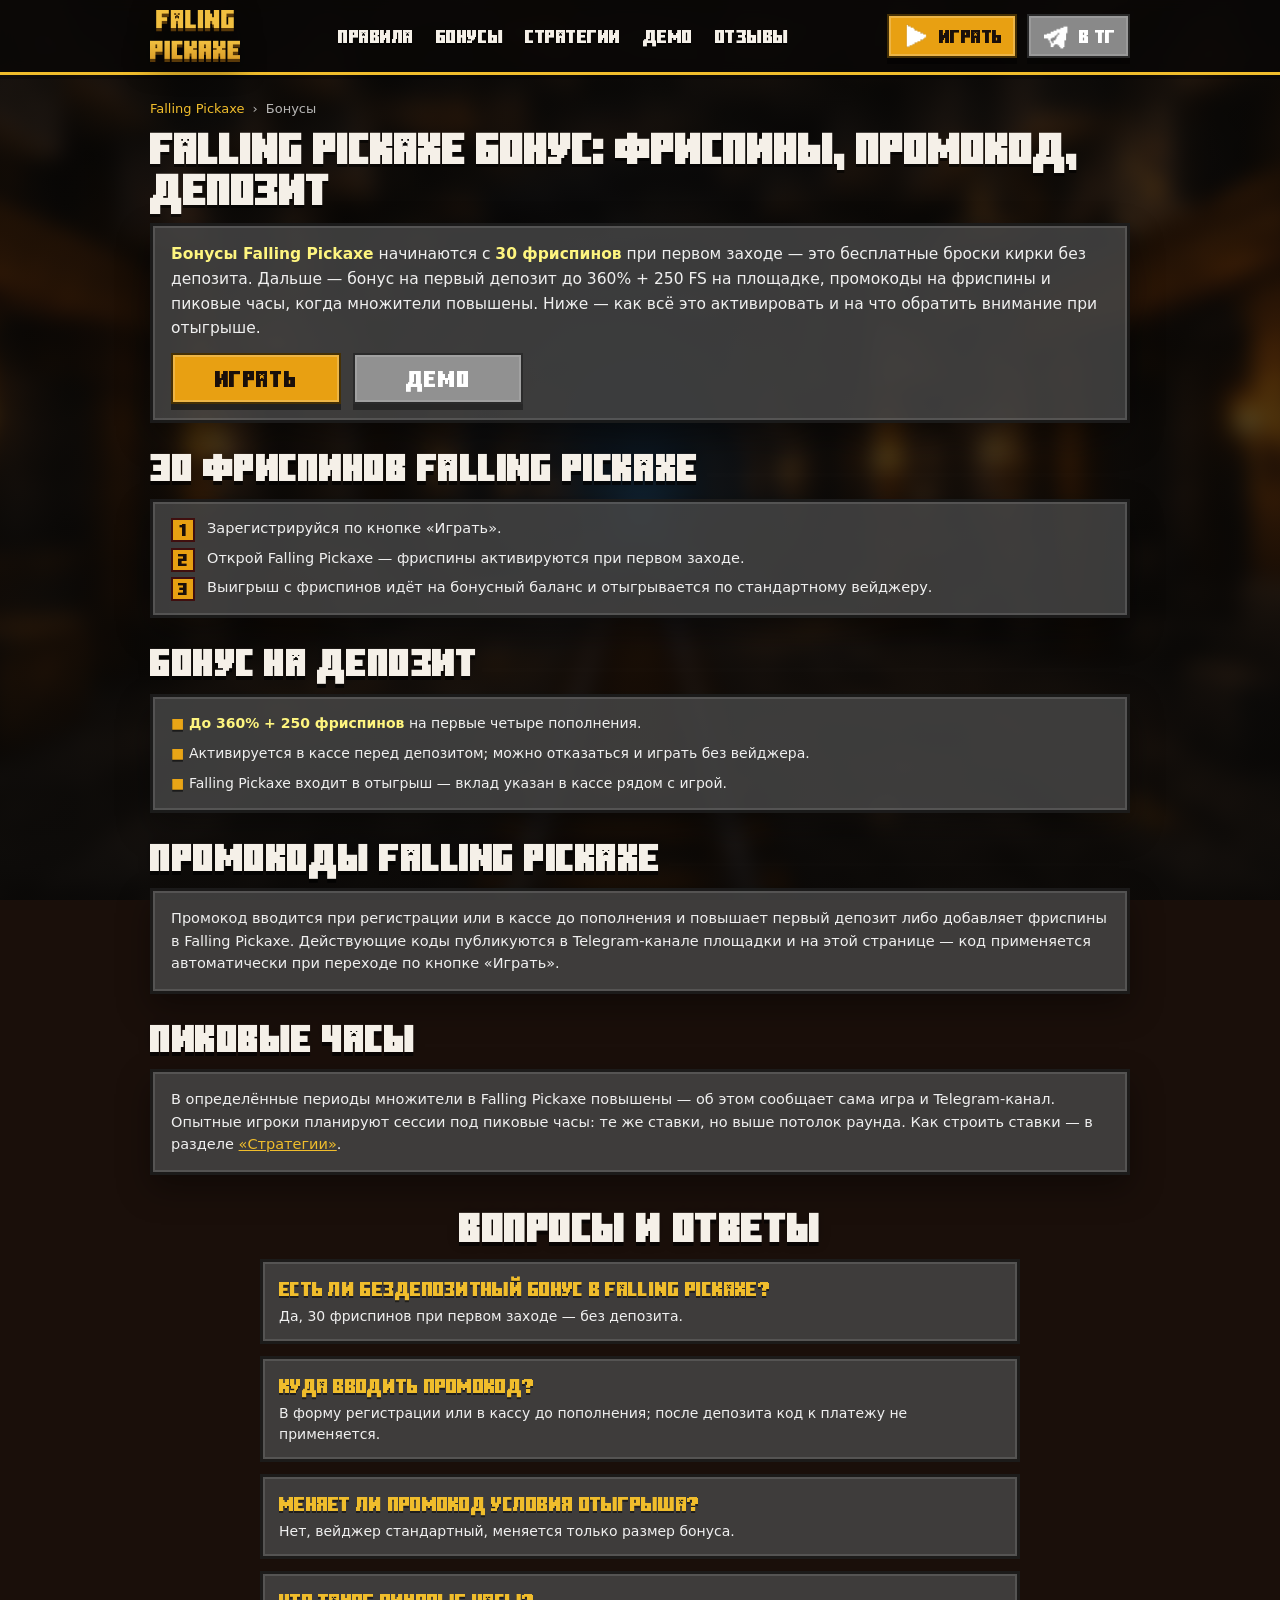
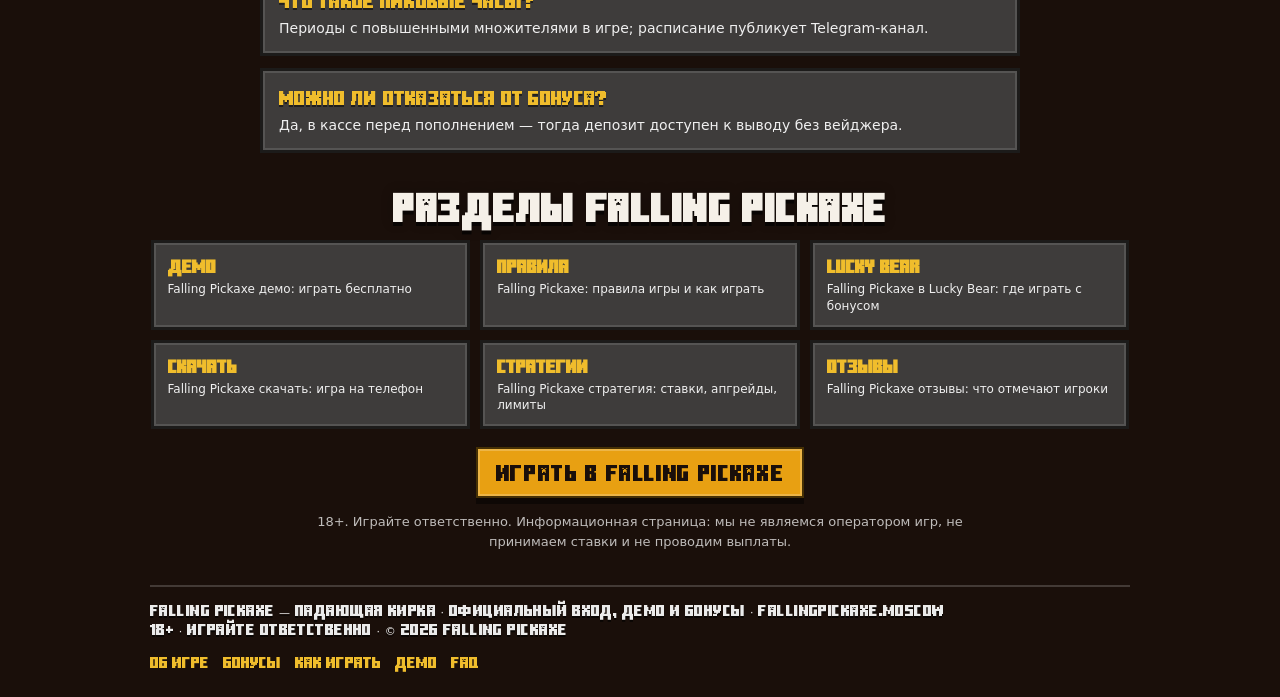
==== commit 6acaeea9: "Разделы: симметричная сетка, последний ряд по центру" ====
--- a/bonus/index.html
+++ b/bonus/index.html
@@ -27,7 +27,7 @@
   <link rel="stylesheet" href="/css/buttons.css" />
   <link rel="stylesheet" href="/css/palette-dark.css" />
   <link rel="stylesheet" href="/css/style.css?v=1" />
-  <link rel="stylesheet" href="/css/site.css?v=5" />
+  <link rel="stylesheet" href="/css/site.css?v=6" />
 </head>
 <body>
   <div class="page-bg" aria-hidden="true"></div>
--- a/css/site.css
+++ b/css/site.css
@@ -133,11 +133,11 @@
 .md-steps li { position: relative; padding-left: 36px; counter-increment: st; }
 .md-steps li::before { content: counter(st); position: absolute; left: 0; top: 0; width: 24px; height: 24px; display: grid; place-items: center;
   font-family: var(--md-font-pixel); font-size: 12px; background: var(--md-btn); color: #1a0f0a; border: 2px solid var(--md-stroke); }
-.md-hub { display: grid; grid-template-columns: repeat(3, 1fr); gap: 10px; }
-.md-hub a { display: block; padding: 12px 14px; text-decoration: none; color: var(--md-text); background: var(--md-panel);
+.md-hub { display: flex; flex-wrap: wrap; justify-content: center; gap: 10px; }
+.md-hub a { display: block; flex: 0 1 calc(33.333% - 7px); padding: 12px 14px; text-decoration: none; color: var(--md-text); background: var(--md-panel);
   border: 3px solid var(--md-panel-border); box-shadow: inset 0 0 0 2px var(--md-panel-inset); transition: transform .15s; }
 .md-hub a:hover { transform: translateY(-2px); }
 .md-hub a strong { display: block; font-family: var(--md-font-pixel); text-transform: uppercase; font-size: 13px; color: var(--md-gold); }
 .md-hub a small { display: block; margin-top: 4px; font-size: 12px; line-height: 1.4; color: var(--md-text-soft); }
-@media (max-width: 860px) { .md-hub { grid-template-columns: repeat(2, 1fr); } }
-@media (max-width: 520px) { .md-hub { grid-template-columns: 1fr; } }
+@media (max-width: 860px) { .md-hub a { flex-basis: calc(50% - 5px); } }
+@media (max-width: 520px) { .md-hub a { flex-basis: 100%; } }
